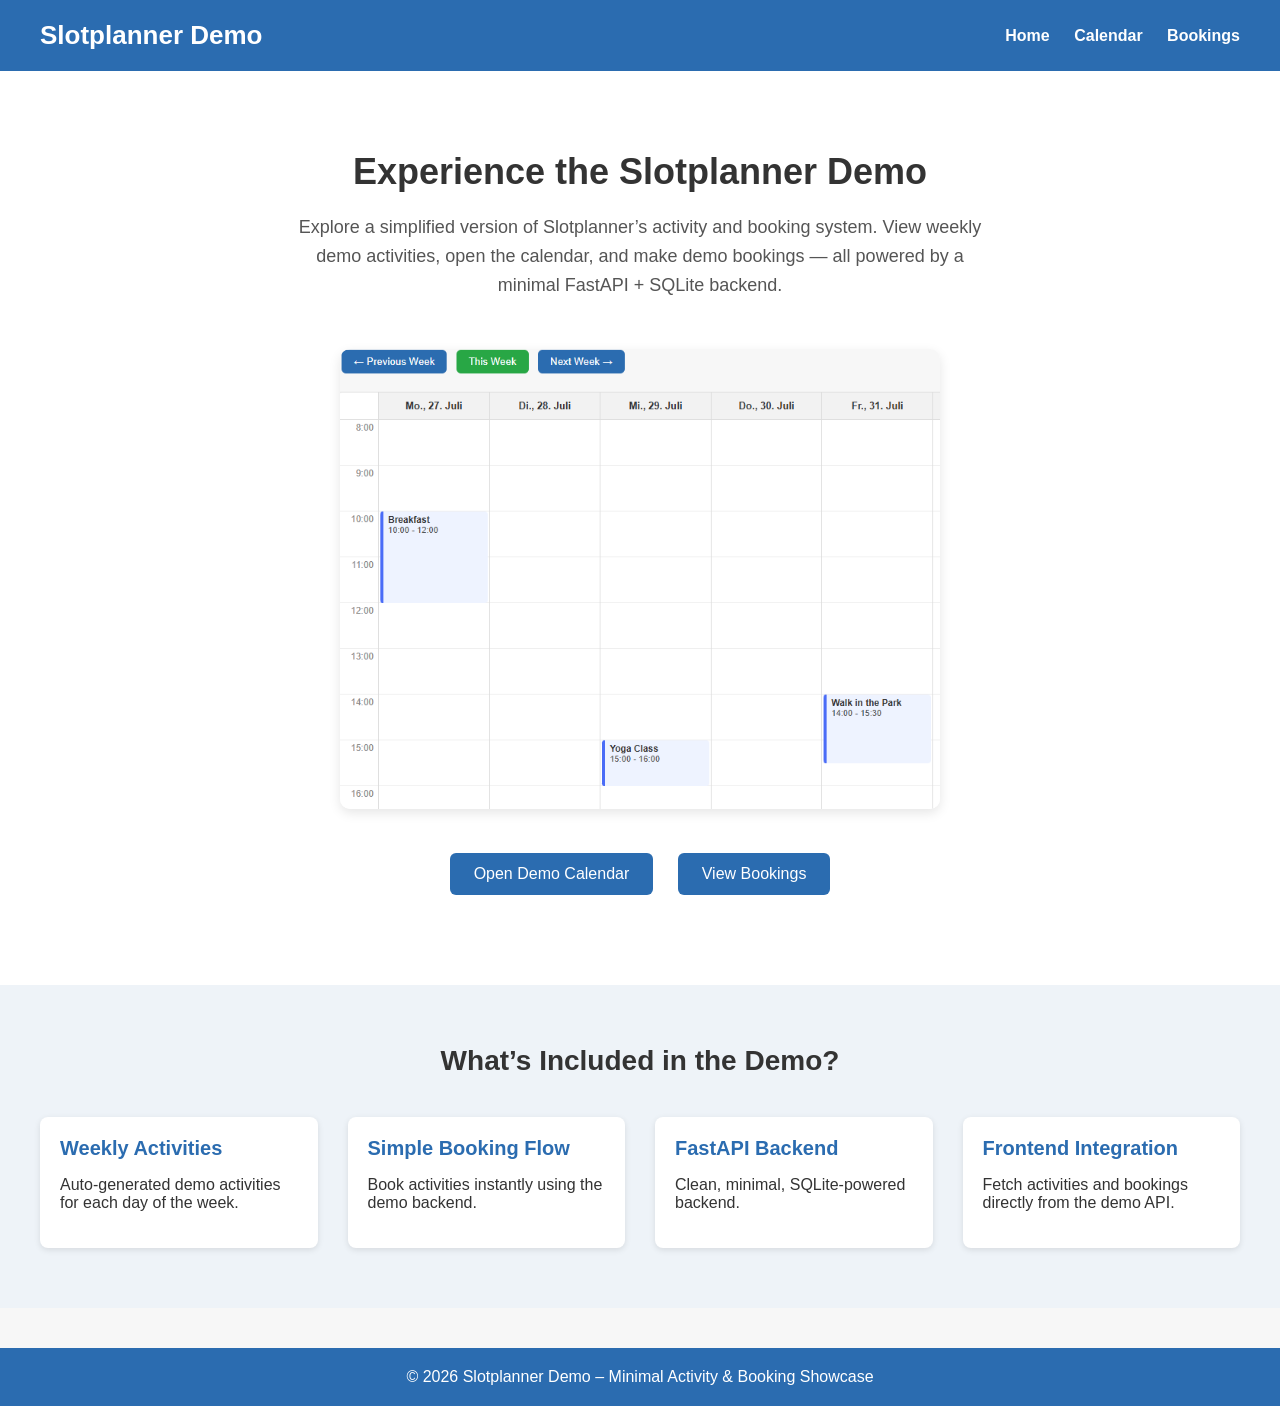
==== demo/frontend/index.html @ f3c16d80 "Developing R 000.002: Implement demo version of slotplanner, it mimics core feature of slotplanner a" ====
<!DOCTYPE html>
<html lang="en">
<head>
    <meta charset="UTF-8">
    <meta name="viewport" content="width=device-width, initial-scale=1">

    <title>Slotplanner Demo - Activities & Bookings</title>

    <link rel="stylesheet" href="styles.css">
</head>
<body>

<header>
    <h1>Slotplanner Demo</h1>
    <nav>
        <a href="/demo/frontend/index.html">Home</a>
        <a href="/demo/frontend/calendar.html">Calendar</a>
        <a href="/demo/frontend/bookings.html">Bookings</a>
    </nav>
</header>

<section class="hero">
    <h2>Experience the Slotplanner Demo</h2>
    <p>
        Explore a simplified version of Slotplanner’s activity and booking system.
        View weekly demo activities, open the calendar, and make demo bookings —
        all powered by a minimal FastAPI + SQLite backend.
    </p>

    <img src="/demo/frontend/img/scrnsht.png" alt="Demo Calendar Screenshot">

    <div class="cta-buttons">
        <a href="/demo/frontend/calendar.html">Open Demo Calendar</a>
        <a href="/demo/frontend/bookings.html">View Bookings</a>
    </div>
</section>

<section class="features">
    <h3>What’s Included in the Demo?</h3>
    <div class="feature-grid">
        <div class="feature">
            <h4>Weekly Activities</h4>
            <p>Auto‑generated demo activities for each day of the week.</p>
        </div>
        <div class="feature">
            <h4>Simple Booking Flow</h4>
            <p>Book activities instantly using the demo backend.</p>
        </div>
        <div class="feature">
            <h4>FastAPI Backend</h4>
            <p>Clean, minimal, SQLite‑powered backend.</p>
        </div>
        <div class="feature">
            <h4>Frontend Integration</h4>
            <p>Fetch activities and bookings directly from the demo API.</p>
        </div>
    </div>
</section>

<footer>
    © 2026 Slotplanner Demo – Minimal Activity & Booking Showcase
</footer>

</body>
</html>
---- demo/frontend/styles.css ----
/* =========================================================
   GLOBAL
   ========================================================= */

body {
    margin: 0;
    font-family: Arial, sans-serif;
    background: #f7f7f7;
    color: #333;
}

a {
    text-decoration: none;
    color: inherit;
}

h1, h2, h3, h4 {
    margin: 0;
}


/* =========================================================
   HEADER
   ========================================================= */

header {
    background: #2b6cb0;
    color: white;
    padding: 20px 40px;
    display: flex;
    justify-content: space-between;
    align-items: center;
}

header h1 {
    font-size: 26px;
}

nav a {
    color: white;
    margin-left: 20px;
    font-weight: bold;
}

nav a:hover {
    text-decoration: underline;
}


/* =========================================================
   HERO SECTION
   ========================================================= */

.hero {
    padding: 80px 40px;
    text-align: center;
    background: white;
}

.hero h2 {
    font-size: 36px;
    margin-bottom: 20px;
}

.hero p {
    font-size: 18px;
    max-width: 700px;
    margin: 0 auto 30px auto;
    line-height: 1.6;
    color: #555;
}

.hero img {
    max-width: 600px;
    width: 90%;
    border-radius: 10px;
    box-shadow: 0 4px 12px rgba(0,0,0,0.1);
    margin-top: 20px;
}


/* =========================================================
   CTA BUTTONS
   ========================================================= */

.cta-buttons {
    margin-top: 30px;
}

.cta-buttons a {
    display: inline-block;
    padding: 12px 24px;
    margin: 10px;
    background: #2b6cb0;
    color: white;
    border-radius: 6px;
    font-size: 16px;
}

.cta-buttons a:hover {
    background: #245a92;
}


/* =========================================================
   FEATURES SECTION
   ========================================================= */

.features {
    padding: 60px 40px;
    background: #eef3f8;
}

.features h3 {
    text-align: center;
    font-size: 28px;
    margin-bottom: 40px;
}

.feature-grid {
    display: grid;
    grid-template-columns: repeat(auto-fit, minmax(250px, 1fr));
    gap: 30px;
}

.feature {
    background: white;
    padding: 20px;
    border-radius: 8px;
    box-shadow: 0 2px 6px rgba(0,0,0,0.1);
}

.feature h4 {
    margin-top: 0;
    font-size: 20px;
    color: #2b6cb0;
}


/* =========================================================
   FOOTER
   ========================================================= */

footer {
    text-align: center;
    padding: 20px;
    background: #2b6cb0;
    color: white;
    margin-top: 40px;
}


/* =========================================================
   BUTTONS (Calendar)
   ========================================================= */

.btn-nav-prev,
.btn-nav-current,
.btn-nav-next {
    background-color: #2b6cb0;
    color: white;
    padding: 8px 16px;
    border: none;
    border-radius: 6px;
    cursor: pointer;
    margin: 4px;
}

.btn-nav-current {
    background-color: #28a745;
}

.btn-nav-prev:hover,
.btn-nav-next:hover {
    background-color: #245a92;
}

.btn-nav-current:hover {
    background-color: #218838;
}

.btn-create {
    background-color: #28a745;
    color: white;
    padding: 12px 24px;
    border: none;
    border-radius: 6px;
    cursor: pointer;
    margin-top: 10px;
}

.btn-create:hover {
    background-color: #218838;
}


/* =========================================================
   CALENDAR GRID (robust, aligned)
   ========================================================= */

.calendar-wrapper {
    overflow-x: auto;
    -webkit-overflow-scrolling: touch;
    border: 1px solid #ddd;
    border-radius: 4px;
    background: white;
    margin-top: 20px;
}

.cal-grid {
    display: flex;
    min-width: 700px;
}

/* Gutter (hours) */
.cal-gutter {
    flex-shrink: 0;
    width: 52px;
    border-right: 1px solid #ddd;
    box-sizing: border-box;
}

.cal-gutter-header {
    height: 36px;
    border-bottom: 1px solid #ddd;
    box-sizing: border-box;
}

.cal-hour-label {
    height: 60px;
    box-sizing: border-box;
    text-align: right;
    padding: 3px 6px 0 0;
    font-size: 0.75rem;
    color: #888;
    border-bottom: 1px solid #eee;
}

/* Day columns */
.cal-day-col {
    flex: 1;
    min-width: 0;
    border-right: 1px solid #ddd;
    box-sizing: border-box;
}

.cal-day-col:last-child {
    border-right: none;
}

.cal-day-header {
    height: 36px;
    display: flex;
    align-items: center;
    justify-content: center;
    font-weight: bold;
    font-size: 0.82rem;
    background: #f2f2f2;
    border-bottom: 1px solid #ddd;
    box-sizing: border-box;
}

/* Body: no background tricks, just rows */
.cal-day-body {
    position: relative;
    box-sizing: border-box;
}

/* Hour cells: same height + same border as gutter labels */
.cal-hour-cell {
    height: 60px;
    border-bottom: 1px solid #eee;
    box-sizing: border-box;
}

/* Activity cards */
.cal-activity {
    position: absolute;
    left: 2px;
    right: 2px;
    background: #eef3ff;
    border-left: 4px solid #4a6cf7;
    padding: 4px 6px;
    border-radius: 4px;
    font-size: 0.75rem;
    cursor: pointer;
    box-sizing: border-box;
}

.cal-activity:hover {
    background: #e0e8ff;
}

.cal-activity-time {
    font-size: 0.7rem;
    color: #555;
}


/* =========================================================
   MODAL
   ========================================================= */

.modal {
    position: fixed;
    top: 0;
    left: 0;
    width: 100%;
    height: 100%;
    background: rgba(0,0,0,0.6);
    display: flex;
    justify-content: center;
    align-items: center;
    z-index: 999;
}

.modal.hidden {
    display: none;
}

.modal-content {
    position: relative;
    background: white;
    padding: 20px;
    border-radius: 8px;
    width: 90%;
    max-width: 400px;
}

.modal-close {
    cursor: pointer;
    font-size: 20px;
    font-weight: bold;
    color: #333;
    position: absolute;
    top: 10px;
    right: 10px;
    background: #f2f2f2;
    border: 1px solid #ccc;
    border-radius: 50%;
    width: 28px;
    height: 28px;
    display: flex;
    align-items: center;
    justify-content: center;
}

.modal-close:hover {
    background: #e0e0e0;
}
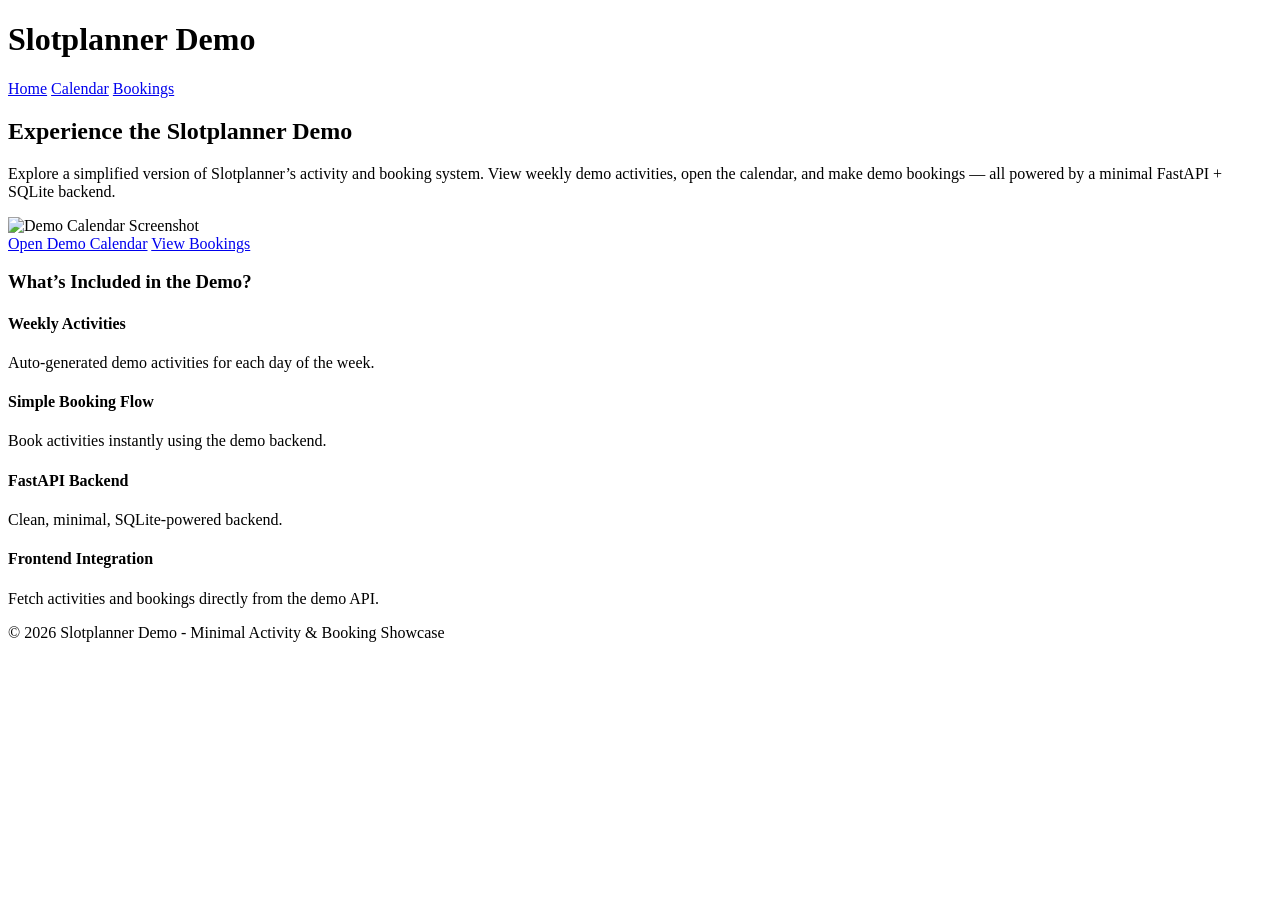
==== commit f284864f: "Developing R 000.003: Update html files to refer to files in same folder which is root folder from s" ====
--- a/demo/frontend/index.html
+++ b/demo/frontend/index.html
@@ -6,16 +6,16 @@
 
     <title>Slotplanner Demo - Activities & Bookings</title>
 
-    <link rel="stylesheet" href="styles.css">
+    <link rel="stylesheet" href="/styles.css">
 </head>
 <body>
 
 <header>
     <h1>Slotplanner Demo</h1>
     <nav>
-        <a href="/demo/frontend/index.html">Home</a>
-        <a href="/demo/frontend/calendar.html">Calendar</a>
-        <a href="/demo/frontend/bookings.html">Bookings</a>
+        <a href="/index.html">Home</a>
+        <a href="/calendar.html">Calendar</a>
+        <a href="/bookings.html">Bookings</a>
     </nav>
 </header>
 
@@ -27,11 +27,11 @@
         all powered by a minimal FastAPI + SQLite backend.
     </p>
 
-    <img src="/demo/frontend/img/scrnsht.png" alt="Demo Calendar Screenshot">
+    <img src="/img/scrnsht.png" alt="Demo Calendar Screenshot">
 
     <div class="cta-buttons">
-        <a href="/demo/frontend/calendar.html">Open Demo Calendar</a>
-        <a href="/demo/frontend/bookings.html">View Bookings</a>
+        <a href="/calendar.html">Open Demo Calendar</a>
+        <a href="/bookings.html">View Bookings</a>
     </div>
 </section>
 
@@ -58,7 +58,7 @@
 </section>
 
 <footer>
-    © 2026 Slotplanner Demo – Minimal Activity & Booking Showcase
+    © 2026 Slotplanner Demo - Minimal Activity & Booking Showcase
 </footer>
 
 </body>
